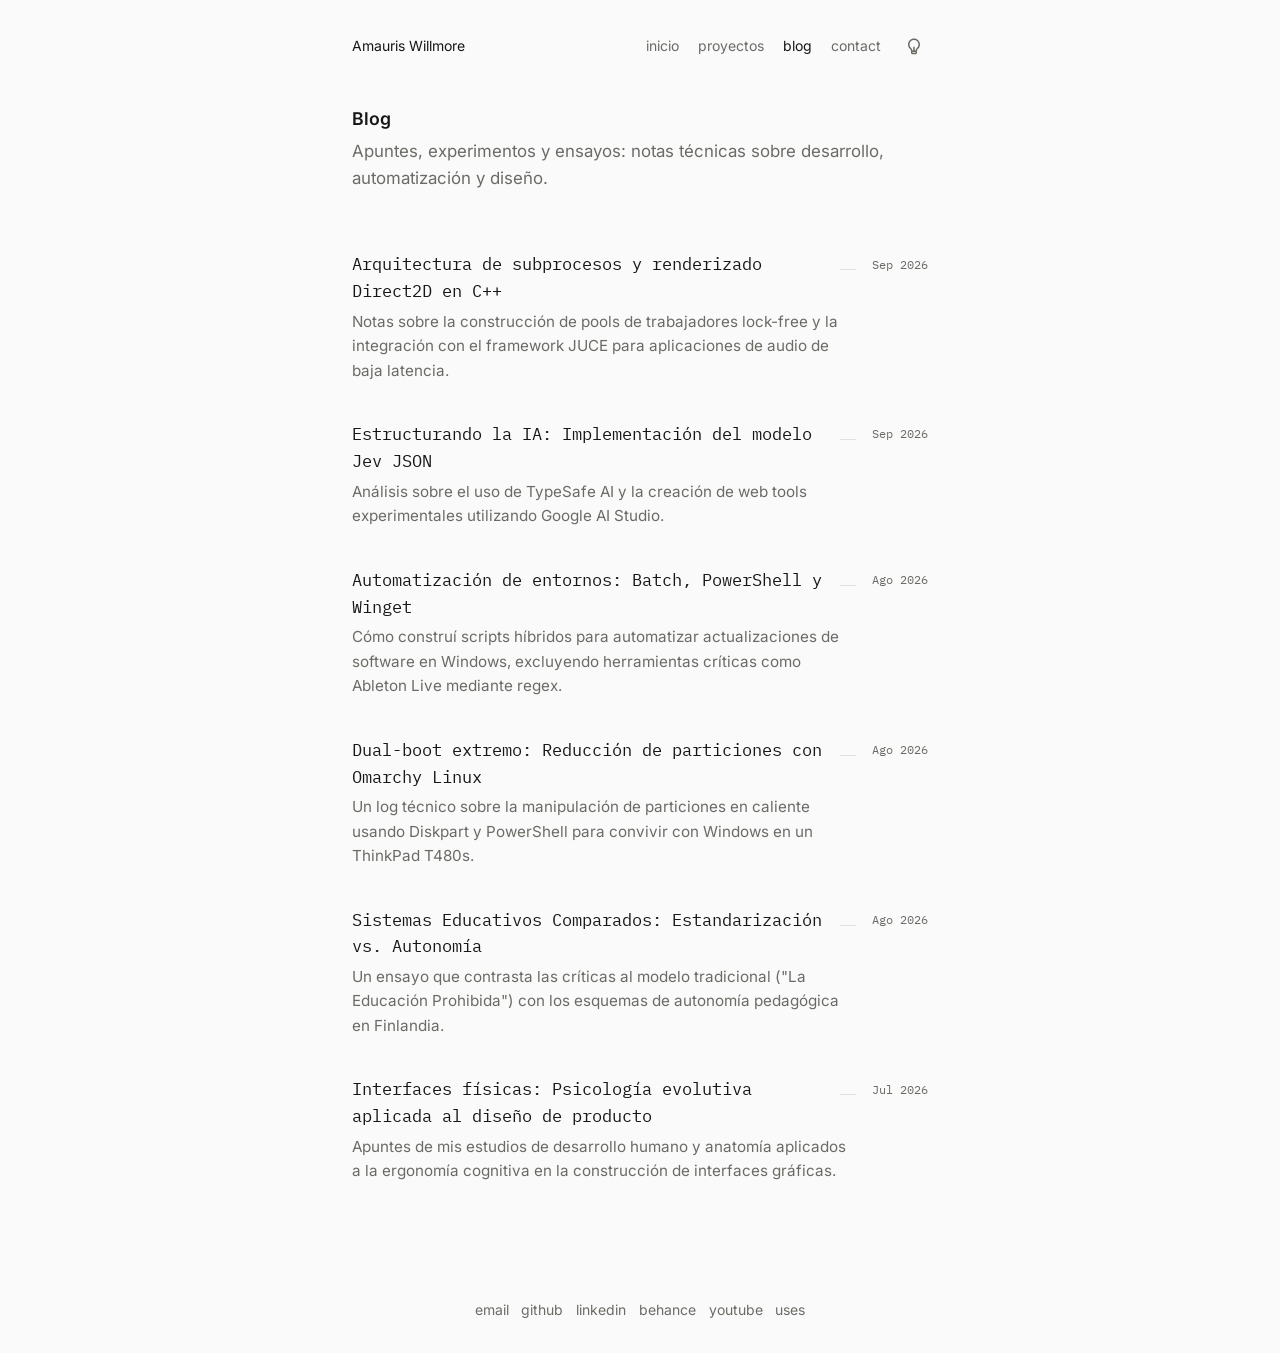
==== blog.html @ e669632a "" ====
<!DOCTYPE html>
<html lang="es">
<head>
    <meta charset="UTF-8">
    <meta name="viewport" content="width=device-width, initial-scale=1.0">
    <title>Blog - Amauris Willmore</title>
    <meta name="description" content="Artículos, notas técnicas y ensayos sobre desarrollo, automatización y diseño.">
    <meta name="theme-color" content="#fafafa" media="(prefers-color-scheme: light)">
    <meta name="theme-color" content="#0a0a0a" media="(prefers-color-scheme: dark)">
    <link rel="stylesheet" href="assets/css/main.css">
    <script src="assets/js/theme.js"></script>
</head>
<body>

    <div class="reading-progress" data-reading-progress aria-hidden="true"></div>

    <header class="site-header">
        <div class="site-title"><a href="index.html">Amauris Willmore</a></div>
        <div class="site-header__actions">
            <nav class="site-nav" aria-label="Navegación principal">
                <a href="index.html">inicio</a>
                <a href="proyectos.html">proyectos</a>
                <a href="blog.html" aria-current="page">blog</a>
                <a href="contact.html">contact</a>
            </nav>
            <button class="theme-switch" type="button" role="switch" aria-label="Tema oscuro" aria-checked="false" data-theme-switch>
                <span class="theme-switch__icon" aria-hidden="true"></span>
            </button>
        </div>
    </header>

    <main>
        <section class="page-intro">
            <h1 class="page-title">Blog</h1>
            <p class="subtitle">Apuntes, experimentos y ensayos: notas técnicas sobre desarrollo, automatización y diseño.</p>
        </section>

        <section class="notes">
            <ul class="entry-list">
                <li class="entry entry--detail">
                    <div class="entry__body">
                        <a class="entry__title" href="nota-cpp.html">Arquitectura de subprocesos y renderizado Direct2D en C++</a>
                        <p class="entry__desc">Notas sobre la construcción de pools de trabajadores lock-free y la integración con el framework JUCE para aplicaciones de audio de baja latencia.</p>
                    </div>
                    <span class="entry__meta">Sep 2026</span>
                </li>

                <li class="entry entry--detail">
                    <div class="entry__body">
                        <a class="entry__title" href="nota-ia.html">Estructurando la IA: Implementación del modelo Jev JSON</a>
                        <p class="entry__desc">Análisis sobre el uso de TypeSafe AI y la creación de web tools experimentales utilizando Google AI Studio.</p>
                    </div>
                    <span class="entry__meta">Sep 2026</span>
                </li>

                <li class="entry entry--detail">
                    <div class="entry__body">
                        <a class="entry__title" href="nota-automatizacion.html">Automatización de entornos: Batch, PowerShell y Winget</a>
                        <p class="entry__desc">Cómo construí scripts híbridos para automatizar actualizaciones de software en Windows, excluyendo herramientas críticas como Ableton Live mediante regex.</p>
                    </div>
                    <span class="entry__meta">Ago 2026</span>
                </li>

                <li class="entry entry--detail">
                    <div class="entry__body">
                        <a class="entry__title" href="nota-omarchy.html">Dual-boot extremo: Reducción de particiones con Omarchy Linux</a>
                        <p class="entry__desc">Un log técnico sobre la manipulación de particiones en caliente usando Diskpart y PowerShell para convivir con Windows en un ThinkPad T480s.</p>
                    </div>
                    <span class="entry__meta">Ago 2026</span>
                </li>

                <li class="entry entry--detail">
                    <div class="entry__body">
                        <a class="entry__title" href="nota-educacion.html">Sistemas Educativos Comparados: Estandarización vs. Autonomía</a>
                        <p class="entry__desc">Un ensayo que contrasta las críticas al modelo tradicional ("La Educación Prohibida") con los esquemas de autonomía pedagógica en Finlandia.</p>
                    </div>
                    <span class="entry__meta">Ago 2026</span>
                </li>

                <li class="entry entry--detail">
                    <div class="entry__body">
                        <a class="entry__title" href="nota-psicologia.html">Interfaces físicas: Psicología evolutiva aplicada al diseño de producto</a>
                        <p class="entry__desc">Apuntes de mis estudios de desarrollo humano y anatomía aplicados a la ergonomía cognitiva en la construcción de interfaces gráficas.</p>
                    </div>
                    <span class="entry__meta">Jul 2026</span>
                </li>
            </ul>
        </section>
    </main>

        <footer class="site-footer">
        <nav class="site-footer__links" aria-label="Enlaces del pie">
            <a href="mailto:amauriswillwork@gmail.com">email</a>
            <a href="https://github.com/amauriswill" target="_blank" rel="noopener noreferrer">github</a>
            <a href="https://www.linkedin.com/in/amauriswill/" target="_blank" rel="noopener noreferrer">linkedin</a>
            <a href="https://behance.net/amauriswill" target="_blank" rel="noopener noreferrer">behance</a>
            <a href="https://youtube.com/@amaurisfolio" target="_blank" rel="noopener noreferrer">youtube</a>
            <a href="uses.html">uses</a>
        </nav>
    </footer>

</body>
</html>
---- assets/css/main.css ----
@font-face {
    font-family: "Inter";
    font-style: normal;
    font-weight: 100 900;
    font-display: swap;
    src: url("../fonts/inter-latin.woff2") format("woff2");
    unicode-range: U+0000-00FF, U+0131, U+0152-0153, U+02BB-02BC, U+02C6, U+02DA, U+02DC, U+0304, U+0308, U+0329, U+2000-206F, U+20AC, U+2122, U+2191, U+2193, U+2212, U+2215, U+FEFF, U+FFFD;
}

@font-face {
    font-family: "IBM Plex Mono";
    font-style: normal;
    font-weight: 400;
    font-display: swap;
    src: url("../fonts/ibm-plex-mono-400-latin.woff2") format("woff2");
    unicode-range: U+0000-00FF, U+0131, U+0152-0153, U+02BB-02BC, U+02C6, U+02DA, U+02DC, U+0304, U+0308, U+0329, U+2000-206F, U+20AC, U+2122, U+2191, U+2193, U+2212, U+2215, U+FEFF, U+FFFD;
}

@font-face {
    font-family: "IBM Plex Mono";
    font-style: normal;
    font-weight: 500;
    font-display: swap;
    src: url("../fonts/ibm-plex-mono-500-latin.woff2") format("woff2");
    unicode-range: U+0000-00FF, U+0131, U+0152-0153, U+02BB-02BC, U+02C6, U+02DA, U+02DC, U+0304, U+0308, U+0329, U+2000-206F, U+20AC, U+2122, U+2191, U+2193, U+2212, U+2215, U+FEFF, U+FFFD;
}

@font-face {
    font-family: "IBM Plex Mono";
    font-style: normal;
    font-weight: 600;
    font-display: swap;
    src: url("../fonts/ibm-plex-mono-600-latin.woff2") format("woff2");
    unicode-range: U+0000-00FF, U+0131, U+0152-0153, U+02BB-02BC, U+02C6, U+02DA, U+02DC, U+0304, U+0308, U+0329, U+2000-206F, U+20AC, U+2122, U+2191, U+2193, U+2212, U+2215, U+FEFF, U+FFFD;
}


:root {
    color-scheme: light;

    --color-bg: #fafafa;
    --color-bg: light-dark(#fafafa, #0a0a0a);
    --color-text: #171717;
--color-text: light-dark(#171717, #e6e6e3);
    --color-muted: #6b6b66;
--color-muted: light-dark(#6b6b66, #8a8a85);
    --color-surface: #f0f0f0;
--color-surface: light-dark(#f0f0f0, #171717);
    --color-accent: #7c700f;
--color-accent: light-dark(#7c700f, #f7df1e);
    --color-line: #e0e0dc;
    --color-line: light-dark(#e0e0dc, #2a2a2a);
    --color-code-dark: #151515;
--code-text: #e5e4e7;
    --text-ink-soft: color-mix(in srgb, var(--color-text) 80%, var(--color-bg));

    --font-sans: "Inter", -apple-system, BlinkMacSystemFont, "Segoe UI", Roboto, Helvetica, Arial, sans-serif;
    --font-mono: "IBM Plex Mono", ui-monospace, SFMono-Regular, Menlo, Consolas, "Liberation Mono", monospace;
    --weight-regular: 400;
    --weight-medium: 500;
    --weight-semibold: 600;
--text-body: 0.9375rem;
    --text-2xs: 0.75rem;
    --text-xs: 0.85rem;
--text-sm: 0.875rem;
    --text-base: 0.95rem;
    --text-md: 1.05rem;
    --text-lg: 1.1rem;
--text-2xl: 1.875rem;
--text-prose: 1.0625rem;
    --leading: 1.6;
--leading-prose: 1.8;

    --space-3xs: 0.2rem;
    --space-2xs: 0.3rem;
    --space-xs: 0.4rem;
    --space-sm: 0.5rem;
    --space-md: 0.8rem;
    --space-lg: 1rem;
    --space-xl: 1.2rem;
    --space-2xl: 1.5rem;
    --space-3xl: 2rem;
    --space-4xl: 2.5rem;
    --space-5xl: 3rem;
    --space-7xl: 4rem;

    --reading-measure: 576px;
    --reading-measure-wide: 672px;
--page-pad-y: 6rem;
    --gutter: 1.5rem;

    --screen-pad-y: clamp(0.75rem, 3.4vh, 2.4rem);
    --screen-header-gap: clamp(1.1rem, 5.5vh, 3.5rem);
    --screen-lead-gap: clamp(0.8rem, 2.9vh, 2rem);
    --screen-para-gap: clamp(0.4rem, 1.55vh, 1.1rem);
    --screen-section-gap: clamp(0.8rem, 3.7vh, 2.5rem);
    --screen-title-gap: clamp(0.35rem, 2.2vh, 1.3rem);
    --screen-footer-gap: clamp(0.7rem, 3.2vh, 2.4rem);
    --screen-lead: clamp(0.92rem, 1.55vh, 1.02rem);
    --screen-prose: clamp(0.82rem, 1.45vh, 0.95rem);
    --screen-row-pad: clamp(0.12rem, 0.56vh, 0.46rem);
    --radius-sm: 4px;
    --radius-lg: 0.5rem;
--space-prose: 1.35rem;

    --transition-color: color 0.2s ease-in-out;
    --transition-knob: transform 0.2s ease-in-out, background-color 0.2s ease-in-out;
}

:root[data-theme="dark"] {
    color-scheme: dark;
}


*,
*::before,
*::after {
    box-sizing: border-box;
}

html {
    -webkit-text-size-adjust: 100%;
}

ul[class] {
    margin: 0;
    padding: 0;
    list-style: none;
}

img {
    max-width: 100%;
    height: auto;
}


body {
    max-width: calc(var(--reading-measure) + (2 * var(--gutter)));
    margin: 0 auto;
padding: var(--page-pad-y) var(--gutter);

    font-family: var(--font-sans);
    font-size: var(--text-body);
    font-weight: var(--weight-regular);
    line-height: var(--leading);
    color: var(--color-text);
    background-color: var(--color-bg);
    transition: background-color 0.3s ease-in-out, color 0.3s ease-in-out;
    -webkit-font-smoothing: antialiased;
}

::selection {
    color: var(--color-text);
    background-color: var(--color-surface);
}

.page-wide {
    max-width: calc(var(--reading-measure-wide) + (2 * var(--gutter)));
}

a {
    color: var(--color-accent);
    text-decoration: none;
    background-image: linear-gradient(var(--color-accent), var(--color-accent));
    background-repeat: no-repeat;
    background-position: right center;
    background-size: 0% 1px;
    transition: background-size 150ms ease-in-out;
}

a:hover {
    background-size: 100% 1px;
}

.site-title a,
.site-nav a,
.site-footer a,
.article__back {
    background-image: none;
}

@media (prefers-reduced-motion: reduce) {
    a {
        transition: none;
    }
}

a:focus-visible,
button:focus-visible {
    outline: 2px solid var(--color-accent);
    outline-offset: 2px;
}

h1,
h2,
h3 {
    font-weight: var(--weight-semibold);
    margin: 0 0 var(--space-lg);
text-wrap: balance;
}

.article__title {
    margin: 0 0 var(--space-md);
    font-size: var(--text-2xl);
    font-weight: var(--weight-semibold);
line-height: 1.25;
letter-spacing: -0.025em;
}

.article__standfirst {
    margin: 0;
line-height: 1.625;
    color: var(--color-muted);
}

.prose {
    font-size: var(--text-prose);
    line-height: var(--leading-prose);
    color: var(--text-ink-soft);
}

.prose p {
    margin: 0 0 var(--space-prose);
    text-wrap: pretty;
}

.prose h2 {
    margin: 2em 0 1em;
    font-size: 1.5em;
    letter-spacing: -0.025em;
}

.prose h3 {
    margin: 1.5em 0 0.5em;
    font-size: 1.25em;
    letter-spacing: -0.025em;
}

.prose strong {
    color: var(--color-text);
}

.prose li {
    color: var(--text-ink-soft);
}

.prose li::marker {
    color: var(--color-accent);
}

.prose blockquote {
    margin: 1.6em 0;
    padding-left: 1.6em;
    border-left: 2px solid var(--color-accent);
    color: var(--color-muted);
    font-style: normal;
}

.prose img {
    width: 100%;
    border: 1px solid var(--color-line);
    border-radius: var(--radius-lg);
}

code {
    padding: 0.1em 0.35em;
    font-family: var(--font-mono);
    font-size: 0.82em;
    font-weight: var(--weight-medium);
    color: var(--color-text);
    background-color: var(--color-surface);
    border: 1px solid var(--color-line);
    border-radius: var(--radius-sm);
}

pre {
    margin: 0 0 var(--space-prose);
    padding: var(--space-lg);
    background: var(--color-code-dark);
    border: 1px solid var(--color-line);
    border-radius: var(--radius-lg);
    overflow-x: auto;
    font-size: 0.85em;
    line-height: 1.7;
    white-space: pre-wrap;
    word-break: break-word;
}

pre code {
    padding: 0;
    font-size: 0.875em;
    font-weight: var(--weight-regular);
    color: var(--code-text);
    background: none;
    border: 0;
    border-radius: 0;
}



.site-header {
    display: flex;
    justify-content: space-between;
    align-items: baseline;
    flex-wrap: wrap;
    gap: var(--space-lg);
    margin-bottom: var(--space-5xl);
}

.site-title {
    font-size: var(--text-sm);
    font-weight: var(--weight-regular);
}

.site-title a {
    color: var(--color-text);
    border-bottom: none;
}

.site-nav {
    display: flex;
    flex-wrap: wrap;
    gap: var(--space-xl);
}

.site-nav a {
    color: var(--color-muted);
    font-size: var(--text-sm);
    border-bottom: none;
    transition: var(--transition-color);
}

.site-nav a:hover,
.site-nav a[aria-current="page"] {
    color: var(--color-text);
}



.site-header__actions {
    display: flex;
    align-items: center;
    flex-wrap: wrap;
    gap: var(--space-xl);
}

.theme-switch {
display: none;
    align-items: center;
    padding: var(--space-2xs);
    color: var(--color-muted);
    background: none;
    border: 0;
    cursor: pointer;
    transition: var(--transition-color);
}

.js .theme-switch {
    display: inline-flex;
}

.theme-switch:hover {
    color: var(--color-text);
}

.theme-switch__icon {
    width: 1.125rem;
    height: 1.125rem;
    background-color: currentColor;
    -webkit-mask: url("../icons/lightbulb.svg") center / contain no-repeat;
    mask: url("../icons/lightbulb.svg") center / contain no-repeat;
    transition: var(--transition-knob);
}

.theme-switch[aria-checked="true"] .theme-switch__icon {
    color: var(--color-text);
    transform: rotate(-18deg);
}


body:not(.is-single-screen) {
    padding-top: var(--space-3xl);
    padding-bottom: var(--space-3xl);
}

.page-title {
    margin-top: var(--space-2xl);
    margin-bottom: var(--space-sm);
    font-size: var(--text-lg);
    line-height: 1.3;
}

.section-title {
    margin: var(--space-4xl) 0 var(--space-md);
    font-size: var(--text-sm);
    font-weight: var(--weight-regular);
    color: var(--color-muted);
}

.subtitle {
    color: var(--color-muted);
    font-size: var(--text-md);
}

.page-intro .subtitle {
    margin: 0 0 var(--space-4xl);
    line-height: var(--leading);
}


.entry {
    display: flex;
    justify-content: space-between;
    align-items: flex-start;
    padding: var(--space-lg) 0;
}

.entry__body {
    max-width: 100%;
}

.entry__title {
    display: flex;
    align-items: baseline;
    flex: 1 1 auto;
    min-width: 0;
    gap: var(--space-md);
    font-family: var(--font-mono);
    font-size: var(--text-sm);
    font-weight: var(--weight-regular);
    color: var(--color-text);
}

.entry__title::after {
    content: "";
    flex: 1 1 auto;
    min-width: var(--space-lg);
    height: 1px;
    background-color: var(--color-line);
}

.entry__title:hover,
.entry__title:focus-visible {
    color: var(--color-accent);
}

.entry__desc {
    margin: var(--space-3xs) 0 0;
    font-size: var(--text-sm);
    color: var(--color-muted);
}

.entry__meta {
    margin-left: var(--space-lg);
    font-size: var(--text-xs);
    text-align: right;
    white-space: nowrap;
    color: var(--color-muted);
}

.entry--detail {
    padding: var(--space-xl) 0;
}

.entry--detail .entry__title {
    margin-bottom: var(--space-2xs);
    font-size: var(--text-md);
}

.entry--detail .entry__desc {
    margin-top: 0;
    font-size: var(--text-base);
}

.entry--detail .entry__meta {
    margin-top: var(--space-3xs);
}

.entry--block {
    flex-direction: column;
    gap: var(--space-3xs);
    padding: var(--space-xl) 0;
}

.entry--block .entry__body {
    max-width: 100%;
}

.entry--block .entry__title {
    margin-bottom: var(--space-3xs);
    font-size: var(--text-md);
    font-weight: var(--weight-semibold);
}

.entry--block .entry__desc {
    margin-top: 0;
}


.tags {
    display: flex;
    flex-wrap: wrap;
    gap: var(--space-sm);
    margin-top: var(--space-md);
}

.tag {
    font-size: var(--text-2xs);
    color: var(--color-muted);
}


.project {
    margin-bottom: var(--space-3xl);
}

.project__header {
    display: flex;
    justify-content: space-between;
    align-items: baseline;
    gap: var(--space-md);
    margin-bottom: var(--space-2xs);
}

.project__title,
.project__role {
    font-family: var(--font-mono);
}

.project__title {
    display: flex;
    align-items: baseline;
    flex: 1 1 auto;
    min-width: 0;
    gap: var(--space-md);
    font-size: var(--text-sm);
    font-weight: var(--weight-regular);
}

.project__title::after {
    content: "";
    flex: 1 1 auto;
    min-width: var(--space-lg);
    height: 1px;
    background-color: var(--color-line);
}

.project__meta,
.entry__meta {
    font-family: var(--font-mono);
    font-size: var(--text-2xs);
}

.project__meta {
    color: var(--color-muted);
}

.project__role {
    margin: 0 0 var(--space-2xs);
    font-size: var(--text-base);
    font-weight: var(--weight-medium);
}

.project__desc {
    margin: 0;
    font-size: var(--text-base);
    color: var(--color-muted);
}


.article__context {
    display: flex;
    align-items: center;
    justify-content: space-between;
    gap: var(--space-lg);
margin-bottom: var(--space-4xl);
    font-size: var(--text-sm);
    color: var(--color-muted);
}

.article__crumbs {
    display: flex;
    align-items: center;
    gap: var(--space-2xs);
}

.article__crumbs a:hover {
    color: var(--color-text);
}

.site-time {
    font-family: var(--font-mono);
    font-size: var(--text-2xs);
    white-space: nowrap;
}

.article__header {
margin-bottom: var(--space-7xl);
}

.article__back {
    display: inline-block;
    margin-top: var(--space-3xl);
    font-weight: var(--weight-medium);
    border-bottom: none;
}


.site-footer a {
    color: var(--color-muted);
    border-bottom: none;
    transition: var(--transition-color);
}

.site-footer a:hover {
    color: var(--color-text);
}

.site-footer__note {
    flex-basis: 100%;
    margin: 0;
    font-size: var(--text-sm);
    color: var(--color-muted);
}


.section-more {
    margin: var(--space-3xl) 0 0;
    font-size: var(--text-base);
}


.credentials {
    margin: 0;
    padding-left: var(--space-xl);
    list-style: disc;
    font-size: var(--text-base);
    color: var(--color-muted);
}

.credentials li {
    margin-bottom: var(--space-3xs);
}


.reading-progress {
    position: fixed;
    top: 0;
    right: 0;
    left: 0;
    height: var(--space-3xs);
    z-index: 10;
    background-color: var(--color-accent);
    transform: scaleX(0);
    transform-origin: 0%;
}


.visually-hidden {
    position: absolute;
    width: 1px;
    height: 1px;
    margin: -1px;
    padding: 0;
    overflow: hidden;
    white-space: nowrap;
    border: 0;
    clip-path: inset(50%);
}




.hero {
    margin-bottom: var(--space-3xl);
}

.hero__lead {
    max-width: none;
    margin: 0 0 var(--space-lg);
    font-size: var(--text-md);
    line-height: 1.5;
    color: var(--color-text);
}

.hero .prose {
    max-width: 34em;
}

.hero .prose a,
.page-intro .prose a {
    color: var(--color-text);
    background-image: none;
    text-decoration: underline;
    text-underline-offset: 3px;
    text-decoration-thickness: 1px;
    text-decoration-color: var(--color-line);
    transition: var(--transition-color);
}

.hero .prose a:hover,
.page-intro .prose a:hover {
    text-decoration-color: var(--color-accent);
}


.row-list {
    margin: 0;
    padding: 0;
    list-style: none;
}

.row {
    display: flex;
    align-items: baseline;
    gap: var(--space-md);
    padding: var(--space-sm) 0;
}

.row__title {
    flex: 1 1 auto;
    display: flex;
    align-items: baseline;
    gap: var(--space-md);
    min-width: 0;
    font-family: var(--font-mono);
    font-size: var(--text-sm);
    font-weight: var(--weight-regular);
    color: var(--color-text);
    background-image: none;
}

.row__title::after {
    content: "";
    flex: 1 1 auto;
    height: 1px;
    background-color: var(--color-line);
}


.row__title:hover {
    color: var(--color-accent);
}

.row__meta {
    flex: 0 0 auto;
    display: flex;
    gap: var(--space-md);
    font-family: var(--font-mono);
    font-size: var(--text-2xs);
    color: var(--color-muted);
    white-space: nowrap;
    text-align: right;
}


.site-footer {
    display: flex;
    align-items: baseline;
    justify-content: center;
    gap: var(--space-lg);
    margin-top: var(--space-7xl);
    padding-top: var(--space-3xl);
    font-size: var(--text-sm);
}

.site-footer__links {
    display: flex;
    flex-wrap: wrap;
    justify-content: center;
    margin: 0 auto;
    gap: var(--space-md);
}

.site-footer a {
    color: var(--color-muted);
    background-image: none;
    transition: var(--transition-color);
}

.site-footer a:hover {
    color: var(--color-text);
}

@media (max-width: 550px) {
    body {
padding: var(--space-7xl) var(--gutter);
    }

    .entry {
        flex-direction: column;
        gap: var(--space-xs);
    }

    .entry__meta {
        margin-left: 0;
        text-align: left;
    }

    .entry__title::after,
    .project__title::after {
        display: none;
    }

    .project__header {
        flex-direction: column;
        gap: var(--space-3xs);
    }

    .row {
        flex-wrap: wrap;
        gap: var(--space-2xs);
    }

    .row__title::after {
        display: none;
    }

    .row__meta {
        flex-basis: 100%;
        text-align: left;
    }

    .site-footer {
        flex-direction: column;
        gap: var(--space-md);
    }
}


body.is-single-screen {
    min-height: 100vh;
    min-height: 100dvh;
    display: flex;
    flex-direction: column;
    padding-top: var(--screen-pad-y);
    padding-bottom: var(--screen-pad-y);
}

body.is-single-screen .reading-progress {
    display: none;
}

.is-single-screen .site-header {
    flex: 0 0 auto;
    margin-bottom: var(--screen-header-gap);
}

.is-single-screen .hero {
    margin-bottom: 0;
}

.is-single-screen .hero__lead {
    margin-bottom: var(--screen-lead-gap);
    font-size: var(--screen-lead);
    line-height: 1.45;
}

.is-single-screen .hero .prose {
    max-width: none;
    font-size: var(--screen-prose);
    line-height: var(--leading);
}

.is-single-screen .hero .prose p {
    margin-bottom: var(--screen-para-gap);
}

@media (max-height: 700px) {
    .is-single-screen .hero .prose p:last-child,
    .is-single-screen .hero .prose p:nth-last-child(2) {
        display: none;
    }

    .is-single-screen .row {
        padding: 0.1rem 0;
    }

    .is-single-screen .row__title,
    .is-single-screen .row__meta {
        font-size: var(--text-2xs);
        line-height: 1.35;
    }

    .is-single-screen .section-title {
        margin-bottom: var(--space-3xs);
    }

    body.is-single-screen {
        padding-top: var(--space-lg);
        padding-bottom: var(--space-lg);
    }

    .is-single-screen .site-header {
        margin-bottom: var(--space-lg);
    }

    .is-single-screen .hero__lead {
        margin-bottom: var(--space-md);
    }

    .is-single-screen .site-footer {
        margin-top: var(--space-3xl);
    }
}

.home-columns {
    min-height: 0;
}

.is-single-screen .section-title {
    margin: var(--screen-section-gap) 0 var(--screen-title-gap);
}

.is-single-screen .row {
    padding: var(--screen-row-pad) 0;
}

.is-single-screen .site-footer {
    flex: 0 0 auto;
    margin-top: var(--screen-footer-gap);
    padding-top: 0;
}
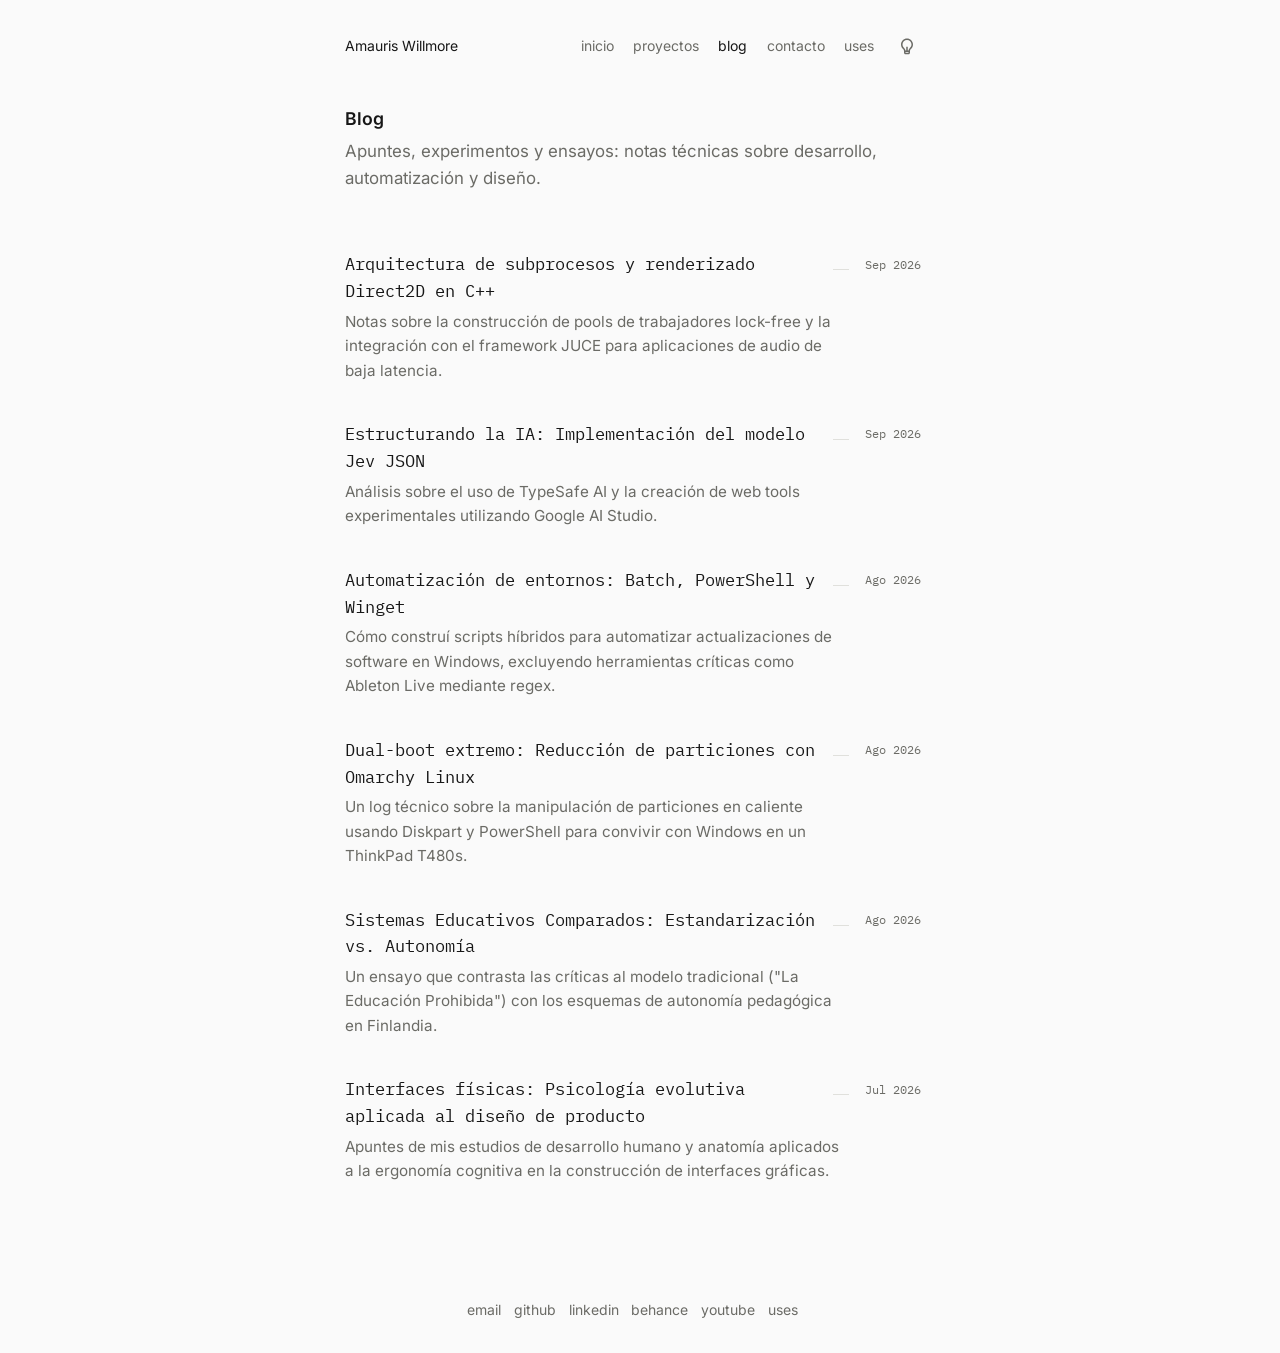
==== commit b1c7f1e1: "" ====
--- a/blog.html
+++ b/blog.html
@@ -21,7 +21,8 @@
                 <a href="index.html">inicio</a>
                 <a href="proyectos.html">proyectos</a>
                 <a href="blog.html" aria-current="page">blog</a>
-                <a href="contact.html">contact</a>
+                <a href="contact.html">contacto</a>
+                <a href="uses.html">uses</a>
             </nav>
             <button class="theme-switch" type="button" role="switch" aria-label="Tema oscuro" aria-checked="false" data-theme-switch>
                 <span class="theme-switch__icon" aria-hidden="true"></span>
--- a/assets/css/main.css
+++ b/assets/css/main.css
@@ -122,6 +122,7 @@
 
 html {
     -webkit-text-size-adjust: 100%;
+    scrollbar-gutter: stable;
 }
 
 ul[class] {
@@ -332,9 +333,12 @@
     transition: var(--transition-color);
 }
 
-.site-nav a:hover,
 .site-nav a[aria-current="page"] {
     color: var(--color-text);
+}
+
+.site-nav a:hover {
+    color: var(--color-accent);
 }
 
 
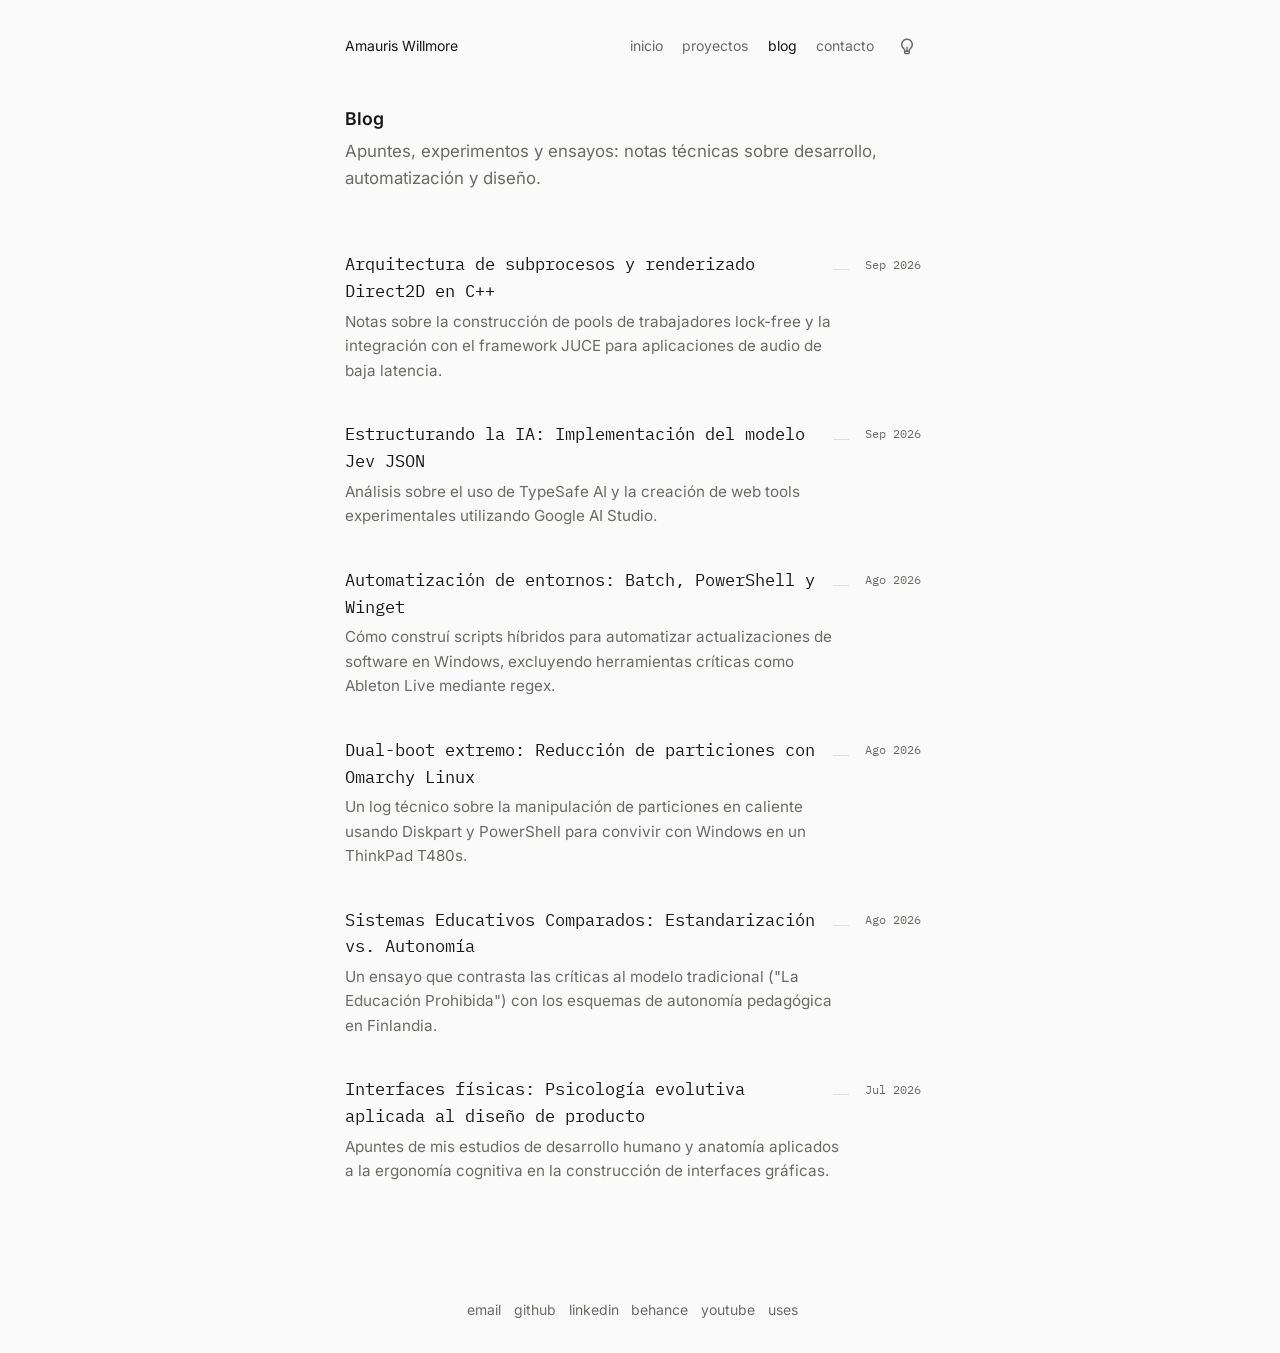
==== commit 598a5f9d: "" ====
--- a/blog.html
+++ b/blog.html
@@ -22,7 +22,6 @@
                 <a href="proyectos.html">proyectos</a>
                 <a href="blog.html" aria-current="page">blog</a>
                 <a href="contact.html">contacto</a>
-                <a href="uses.html">uses</a>
             </nav>
             <button class="theme-switch" type="button" role="switch" aria-label="Tema oscuro" aria-checked="false" data-theme-switch>
                 <span class="theme-switch__icon" aria-hidden="true"></span>
--- a/assets/css/main.css
+++ b/assets/css/main.css
@@ -105,12 +105,27 @@
     --radius-lg: 0.5rem;
 --space-prose: 1.35rem;
 
-    --transition-color: color 0.2s ease-in-out;
-    --transition-knob: transform 0.2s ease-in-out, background-color 0.2s ease-in-out;
+    --transition-color: color 161ms ease-in-out;
+    --transition-knob: transform 161ms ease-in-out, background-color 161ms ease-in-out;
 }
 
 :root[data-theme="dark"] {
     color-scheme: dark;
+}
+
+@keyframes fade-in-down {
+    from {
+        opacity: 0;
+        transform: translateY(-8px);
+    }
+    to {
+        opacity: 1;
+        transform: translateY(0);
+    }
+}
+
+.is-single-screen main {
+    animation: fade-in-down 161ms ease-in-out both;
 }
 
 
@@ -148,7 +163,7 @@
     line-height: var(--leading);
     color: var(--color-text);
     background-color: var(--color-bg);
-    transition: background-color 0.3s ease-in-out, color 0.3s ease-in-out;
+    transition: background-color 161ms ease-in-out, color 161ms ease-in-out;
     -webkit-font-smoothing: antialiased;
 }
 
@@ -185,6 +200,10 @@
 @media (prefers-reduced-motion: reduce) {
     a {
         transition: none;
+    }
+
+    .is-single-screen main {
+        animation: none;
     }
 }
 
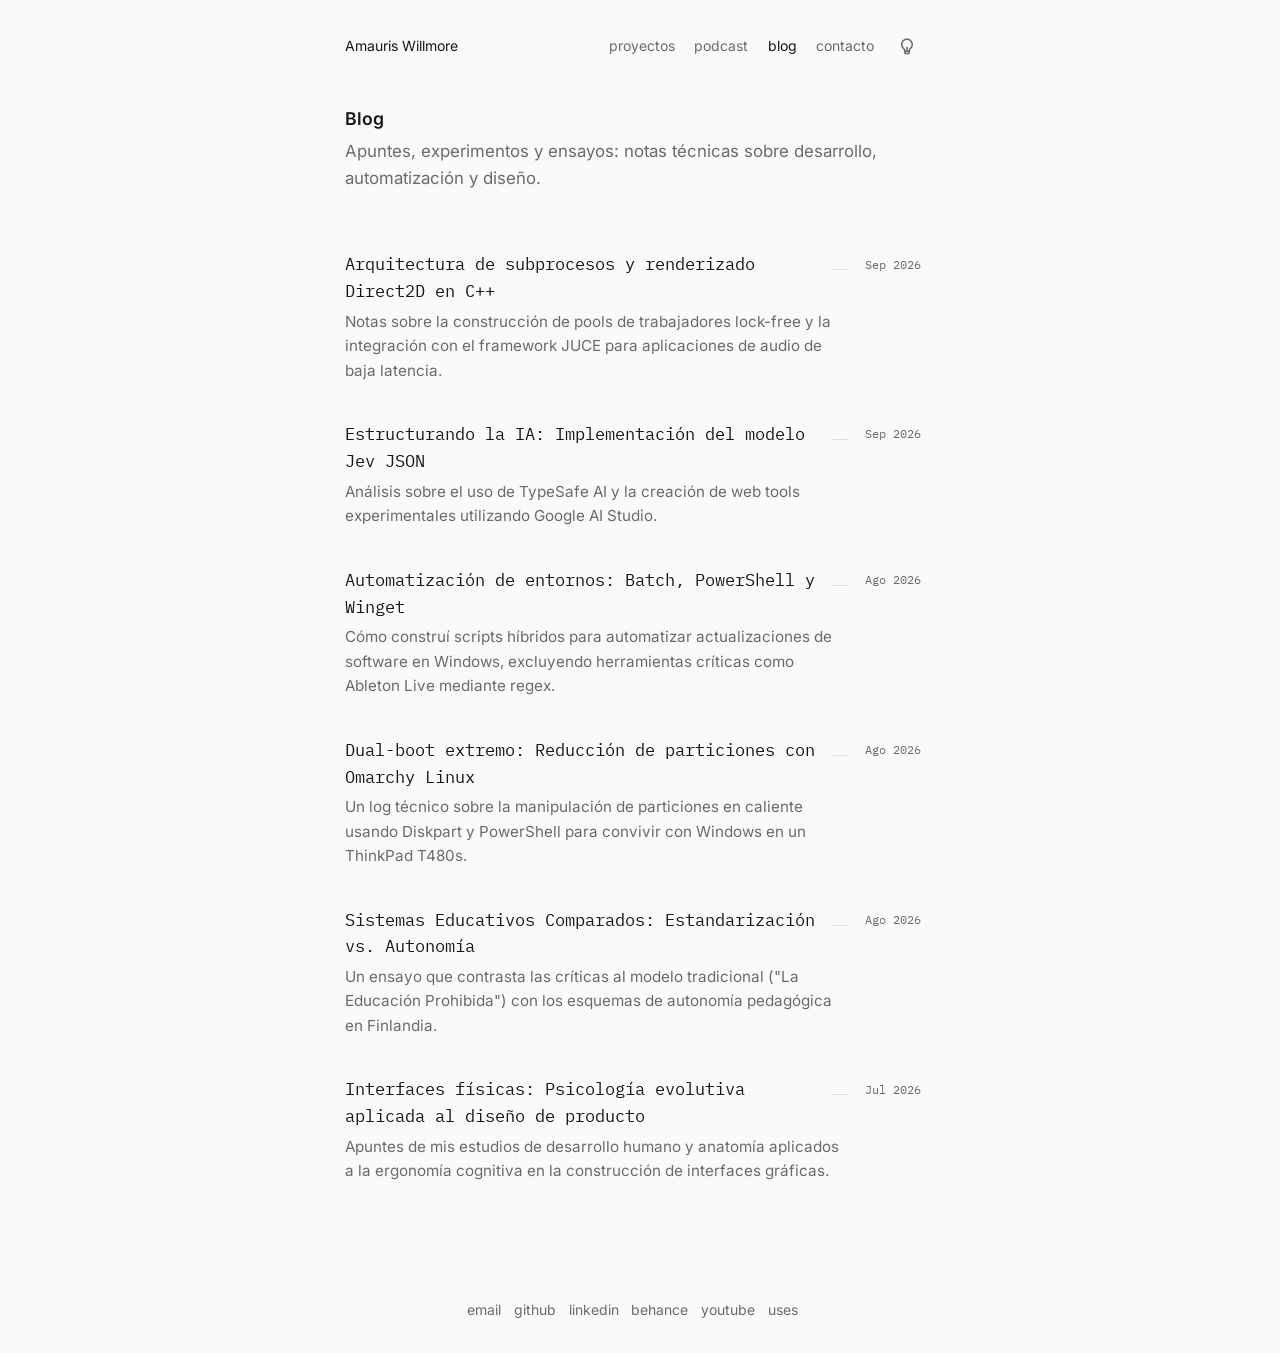
==== commit 54293970: "" ====
--- a/blog.html
+++ b/blog.html
@@ -7,6 +7,13 @@
     <meta name="description" content="Artículos, notas técnicas y ensayos sobre desarrollo, automatización y diseño.">
     <meta name="theme-color" content="#fafafa" media="(prefers-color-scheme: light)">
     <meta name="theme-color" content="#0a0a0a" media="(prefers-color-scheme: dark)">
+    <link rel="icon" href="favicon.ico" sizes="any">
+    <link rel="icon" href="assets/icons/aw.svg" type="image/svg+xml">
+    <link rel="icon" href="assets/icons/aw-32.png" sizes="32x32" type="image/png">
+    <link rel="apple-touch-icon" href="assets/icons/aw-180.png">
+    <link rel="apple-touch-icon" href="assets/icons/aw-192.png">
+    <link rel="mask-icon" href="assets/icons/aw.svg" color="#000000">
+    <link rel="manifest" href="site.webmanifest">
     <link rel="stylesheet" href="assets/css/main.css">
     <script src="assets/js/theme.js"></script>
 </head>
@@ -18,8 +25,8 @@
         <div class="site-title"><a href="index.html">Amauris Willmore</a></div>
         <div class="site-header__actions">
             <nav class="site-nav" aria-label="Navegación principal">
-                <a href="index.html">inicio</a>
                 <a href="proyectos.html">proyectos</a>
+                <a href="podcast.html">podcast</a>
                 <a href="blog.html" aria-current="page">blog</a>
                 <a href="contact.html">contacto</a>
             </nav>
@@ -100,4 +107,4 @@
     </footer>
 
 </body>
-</html>
+</html>
--- a/assets/css/main.css
+++ b/assets/css/main.css
@@ -128,6 +128,14 @@
     animation: fade-in-down 161ms ease-in-out both;
 }
 
+@view-transition {
+    navigation: auto;
+}
+
+::view-transition-new(root) {
+    animation: fade-in-down 161ms ease-in-out both;
+}
+
 
 *,
 *::before,
@@ -203,6 +211,11 @@
     }
 
     .is-single-screen main {
+        animation: none;
+    }
+
+    ::view-transition-new(root),
+    ::view-transition-old(root) {
         animation: none;
     }
 }
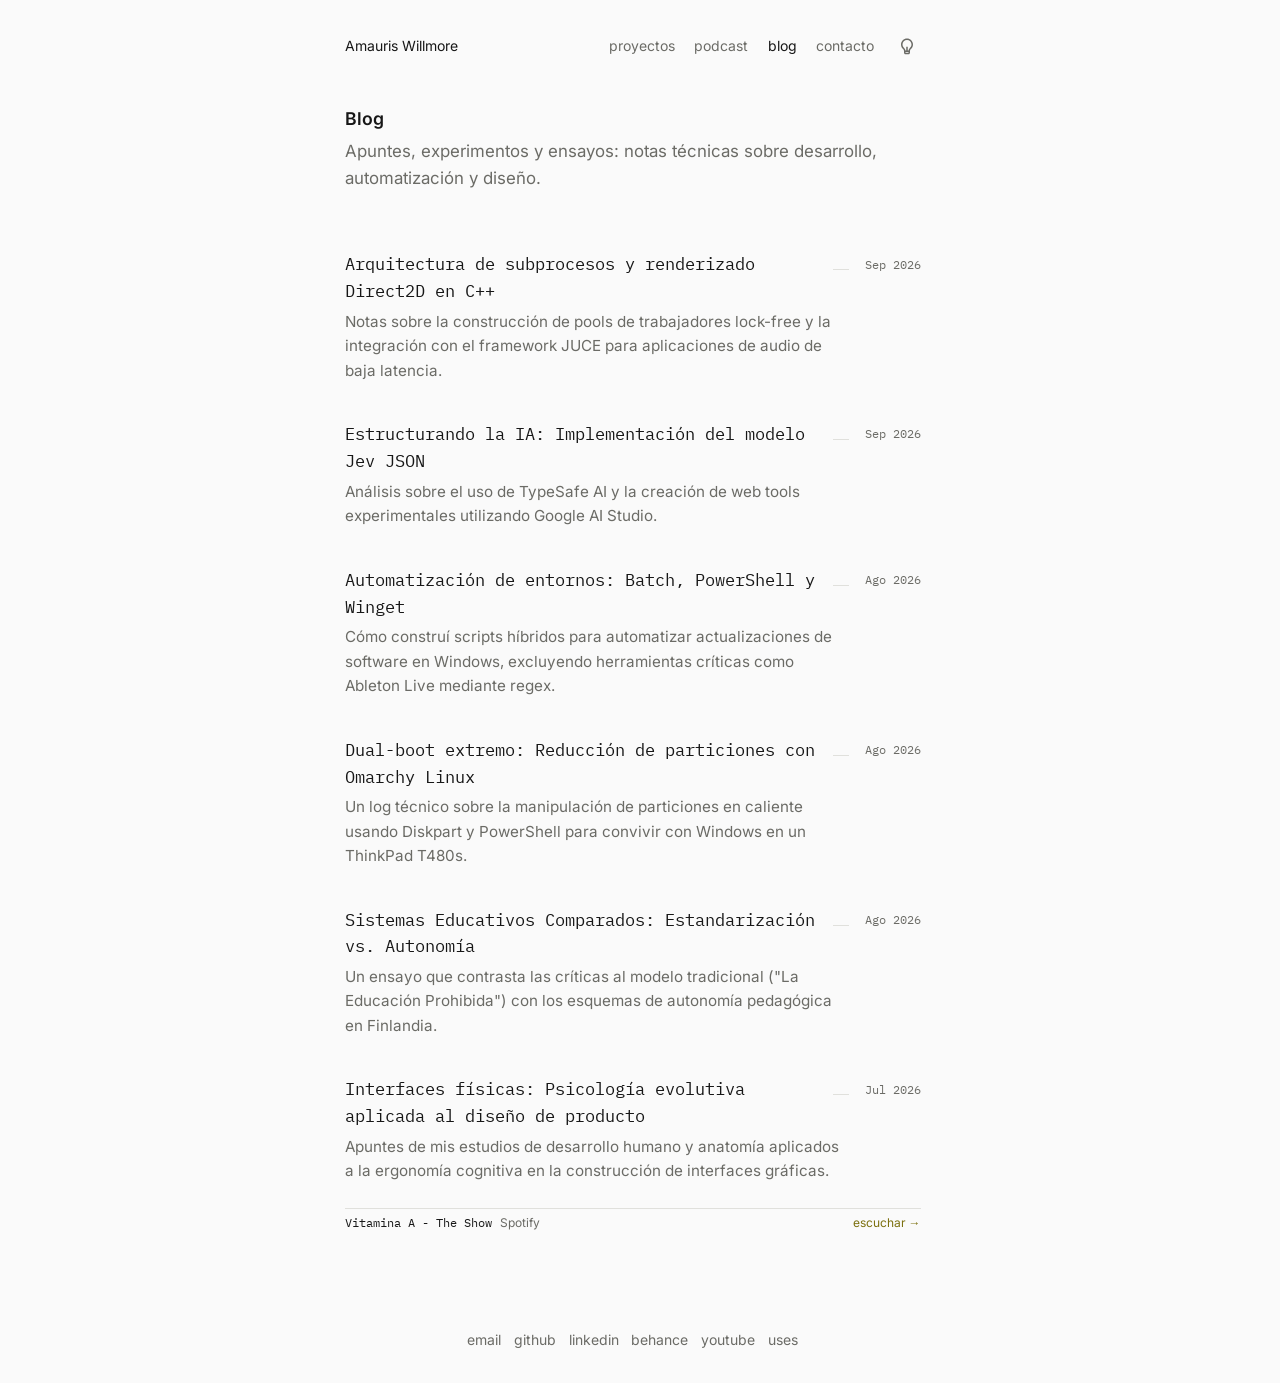
==== commit f090582a: "" ====
--- a/blog.html
+++ b/blog.html
@@ -95,7 +95,13 @@
         </section>
     </main>
 
-        <footer class="site-footer">
+            <div class="podcast-bar">
+            <span class="podcast-bar__title">Vitamina A - The Show</span>
+            <span class="podcast-bar__meta">Spotify</span>
+            <a class="podcast-bar__cta" href="https://open.spotify.com/show/3NXVANQZm2sh5C669LGWs9" target="_blank" rel="noopener noreferrer">escuchar &rarr;</a>
+        </div>
+
+    <footer class="site-footer">
         <nav class="site-footer__links" aria-label="Enlaces del pie">
             <a href="mailto:amauriswillwork@gmail.com">email</a>
             <a href="https://github.com/amauriswill" target="_blank" rel="noopener noreferrer">github</a>
--- a/assets/css/main.css
+++ b/assets/css/main.css
@@ -92,12 +92,12 @@
     --gutter: 1.5rem;
 
     --screen-pad-y: clamp(0.75rem, 3.4vh, 2.4rem);
-    --screen-header-gap: clamp(1.1rem, 5.5vh, 3.5rem);
+    --screen-header-gap: clamp(0.9rem, 4.6vh, 2.9rem);
     --screen-lead-gap: clamp(0.8rem, 2.9vh, 2rem);
-    --screen-para-gap: clamp(0.4rem, 1.55vh, 1.1rem);
+    --screen-para-gap: clamp(0.35rem, 1.3vh, 0.95rem);
     --screen-section-gap: clamp(0.8rem, 3.7vh, 2.5rem);
     --screen-title-gap: clamp(0.35rem, 2.2vh, 1.3rem);
-    --screen-footer-gap: clamp(0.7rem, 3.2vh, 2.4rem);
+    --screen-footer-gap: clamp(0.5rem, 2.2vh, 1.6rem);
     --screen-lead: clamp(0.92rem, 1.55vh, 1.02rem);
     --screen-prose: clamp(0.82rem, 1.45vh, 0.95rem);
     --screen-row-pad: clamp(0.12rem, 0.56vh, 0.46rem);
@@ -605,6 +605,82 @@
     color: var(--color-muted);
 }
 
+.podcast-card {
+    display: flex;
+    flex-direction: column;
+    gap: var(--space-md);
+    padding: var(--space-lg) 0;
+}
+
+.podcast-card__title {
+    display: flex;
+    align-items: baseline;
+    flex: 1 1 auto;
+    min-width: 0;
+    gap: var(--space-md);
+    font-family: var(--font-mono);
+    font-size: var(--text-sm);
+    color: var(--color-text);
+}
+
+.podcast-card__title::after {
+    content: "";
+    flex: 1 1 auto;
+    min-width: var(--space-lg);
+    height: 1px;
+    background-color: var(--color-line);
+}
+
+.podcast-card__meta {
+    font-family: var(--font-mono);
+    font-size: var(--text-2xs);
+    color: var(--color-muted);
+    white-space: nowrap;
+}
+
+.podcast-card__desc {
+    margin: 0;
+    font-size: var(--text-base);
+    color: var(--color-muted);
+}
+
+.podcast-card__frame {
+    width: 100%;
+    max-width: 100%;
+    border: 0;
+    border-radius: var(--radius-sm);
+    display: block;
+}
+
+.podcast-bar {
+    display: flex;
+    align-items: baseline;
+    flex-wrap: wrap;
+    gap: var(--space-sm);
+    margin-top: var(--space-2xs);
+    padding-top: var(--space-2xs);
+    border-top: 1px solid var(--color-line);
+    font-size: var(--text-2xs);
+}
+
+.podcast-bar__title {
+    font-family: var(--font-mono);
+    color: var(--color-text);
+}
+
+.podcast-bar__meta {
+    color: var(--color-muted);
+}
+
+.podcast-bar__cta {
+    margin-left: auto;
+    white-space: nowrap;
+}
+
+.podcast-bar__cta:hover {
+    color: var(--color-accent);
+}
+
 
 .article__context {
     display: flex;
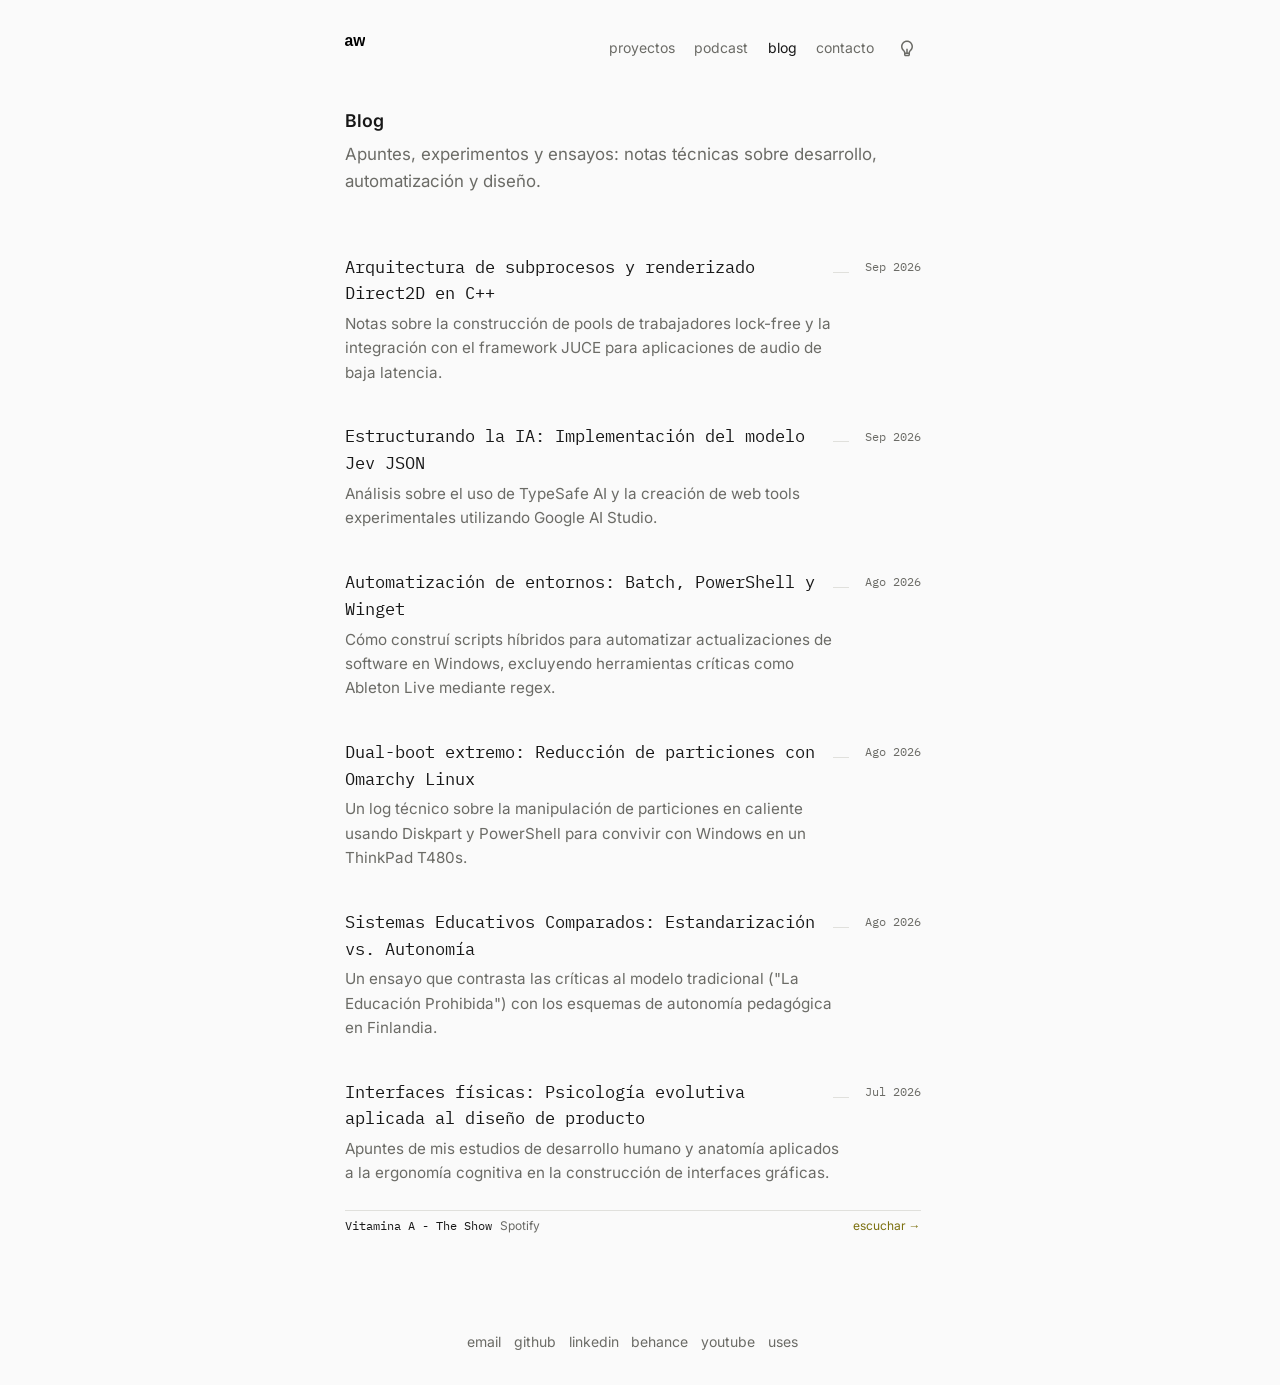
==== commit 3d5c8ed8: "" ====
--- a/blog.html
+++ b/blog.html
@@ -22,7 +22,7 @@
     <div class="reading-progress" data-reading-progress aria-hidden="true"></div>
 
     <header class="site-header">
-        <div class="site-title"><a href="index.html">Amauris Willmore</a></div>
+        <div class="site-title"><a href="index.html"><span class="site-title__mark" aria-hidden="true"></span><span class="visually-hidden">Amauris Willmore</span></a></div>
         <div class="site-header__actions">
             <nav class="site-nav" aria-label="Navegación principal">
                 <a href="proyectos.html">proyectos</a>
--- a/assets/css/main.css
+++ b/assets/css/main.css
@@ -352,6 +352,22 @@
     border-bottom: none;
 }
 
+.site-title a {
+    display: inline-flex;
+    align-items: center;
+}
+
+.site-title__mark {
+    display: block;
+    width: 1.3rem;
+    height: 1.3rem;
+    background: url("../icons/aw-mask.svg") center / contain no-repeat;
+}
+
+:root[data-theme="dark"] .site-title__mark {
+    filter: invert(1);
+}
+
 .site-nav {
     display: flex;
     flex-wrap: wrap;
@@ -605,14 +621,14 @@
     color: var(--color-muted);
 }
 
-.podcast-card {
+.episode-card {
     display: flex;
     flex-direction: column;
-    gap: var(--space-md);
-    padding: var(--space-lg) 0;
-}
-
-.podcast-card__title {
+    gap: var(--space-sm);
+    padding: var(--space-md) 0;
+}
+
+.episode-card__title {
     display: flex;
     align-items: baseline;
     flex: 1 1 auto;
@@ -623,7 +639,7 @@
     color: var(--color-text);
 }
 
-.podcast-card__title::after {
+.episode-card__title::after {
     content: "";
     flex: 1 1 auto;
     min-width: var(--space-lg);
@@ -631,22 +647,17 @@
     background-color: var(--color-line);
 }
 
-.podcast-card__meta {
+.episode-card__meta {
+    display: flex;
+    gap: var(--space-md);
     font-family: var(--font-mono);
     font-size: var(--text-2xs);
     color: var(--color-muted);
     white-space: nowrap;
 }
 
-.podcast-card__desc {
-    margin: 0;
-    font-size: var(--text-base);
-    color: var(--color-muted);
-}
-
-.podcast-card__frame {
+.episode-card__frame {
     width: 100%;
-    max-width: 100%;
     border: 0;
     border-radius: var(--radius-sm);
     display: block;
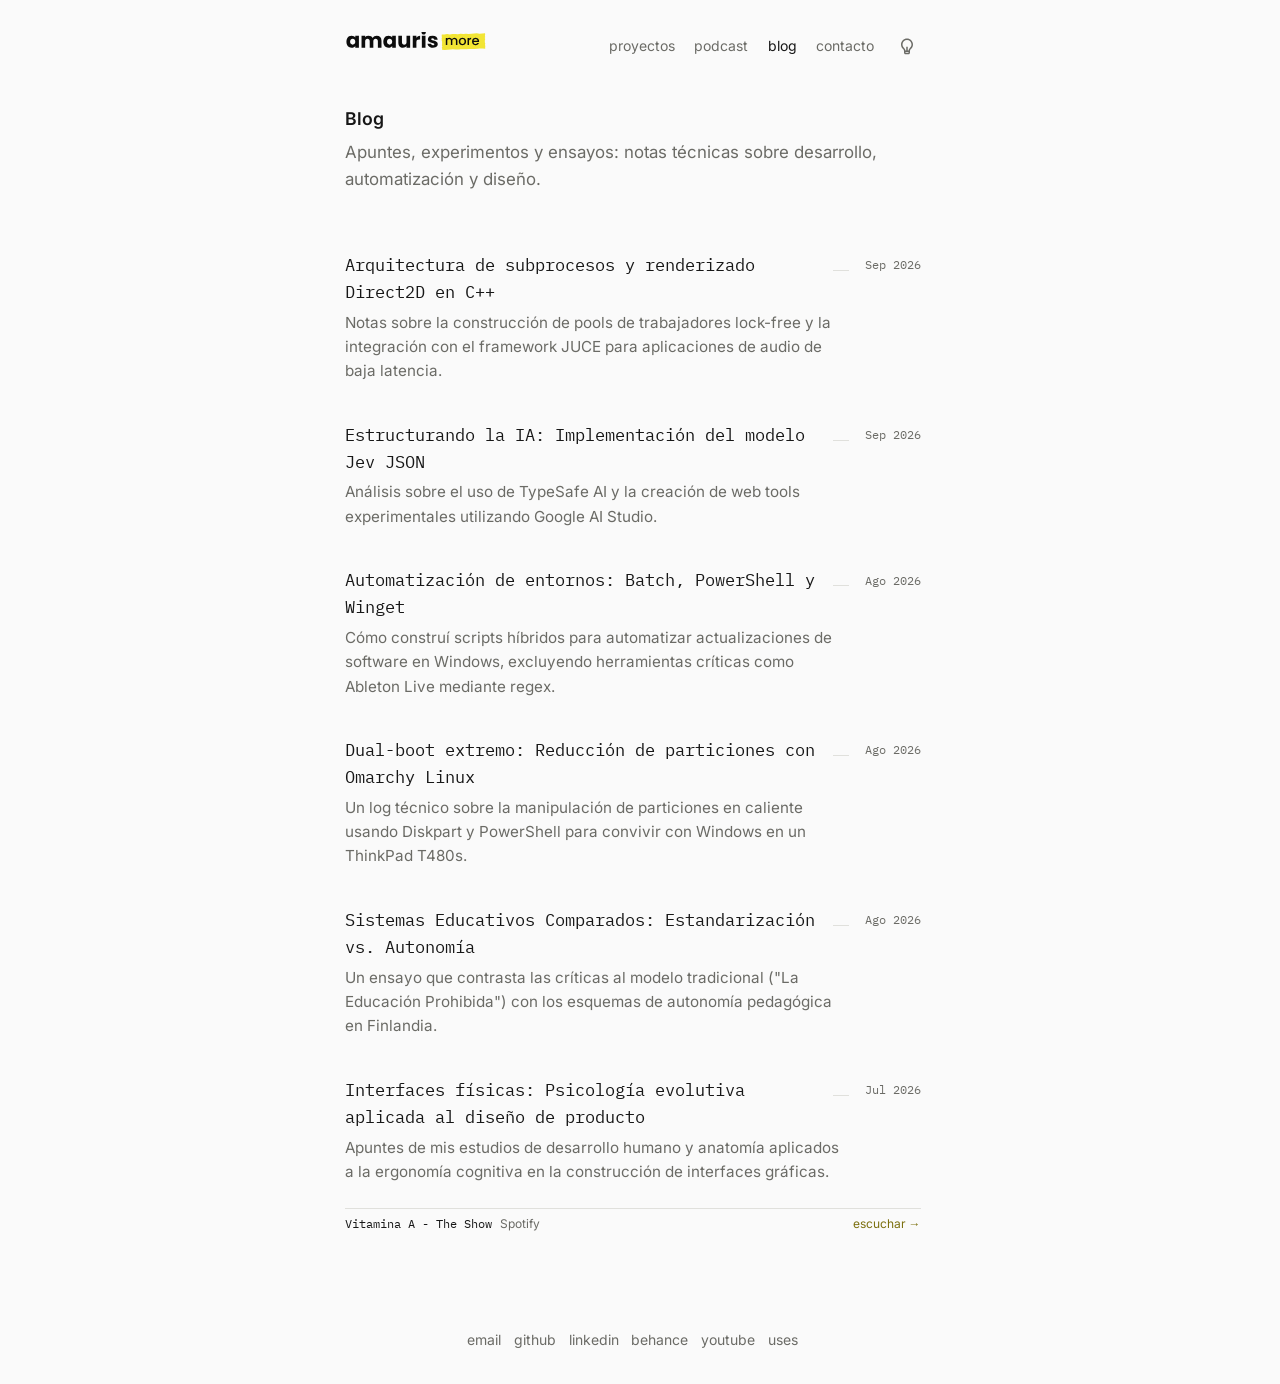
==== commit e8e838a9: "" ====
--- a/blog.html
+++ b/blog.html
@@ -8,11 +8,11 @@
     <meta name="theme-color" content="#fafafa" media="(prefers-color-scheme: light)">
     <meta name="theme-color" content="#0a0a0a" media="(prefers-color-scheme: dark)">
     <link rel="icon" href="favicon.ico" sizes="any">
-    <link rel="icon" href="assets/icons/aw.svg" type="image/svg+xml">
+    <link rel="icon" href="assets/icons/aw-mark.svg" type="image/svg+xml">
     <link rel="icon" href="assets/icons/aw-32.png" sizes="32x32" type="image/png">
     <link rel="apple-touch-icon" href="assets/icons/aw-180.png">
     <link rel="apple-touch-icon" href="assets/icons/aw-192.png">
-    <link rel="mask-icon" href="assets/icons/aw.svg" color="#000000">
+    <link rel="mask-icon" href="assets/icons/aw-mark.svg" color="#f2e534">
     <link rel="manifest" href="site.webmanifest">
     <link rel="stylesheet" href="assets/css/main.css">
     <script src="assets/js/theme.js"></script>
--- a/assets/css/main.css
+++ b/assets/css/main.css
@@ -359,13 +359,14 @@
 
 .site-title__mark {
     display: block;
-    width: 1.3rem;
-    height: 1.3rem;
-    background: url("../icons/aw-mask.svg") center / contain no-repeat;
+    height: 1.2rem;
+    width: auto;
+    aspect-ratio: 1268 / 170;
+    background: url("../icons/aw-logo.svg") center / contain no-repeat;
 }
 
 :root[data-theme="dark"] .site-title__mark {
-    filter: invert(1);
+    background-image: url("../icons/aw-logo-dark.svg");
 }
 
 .site-nav {
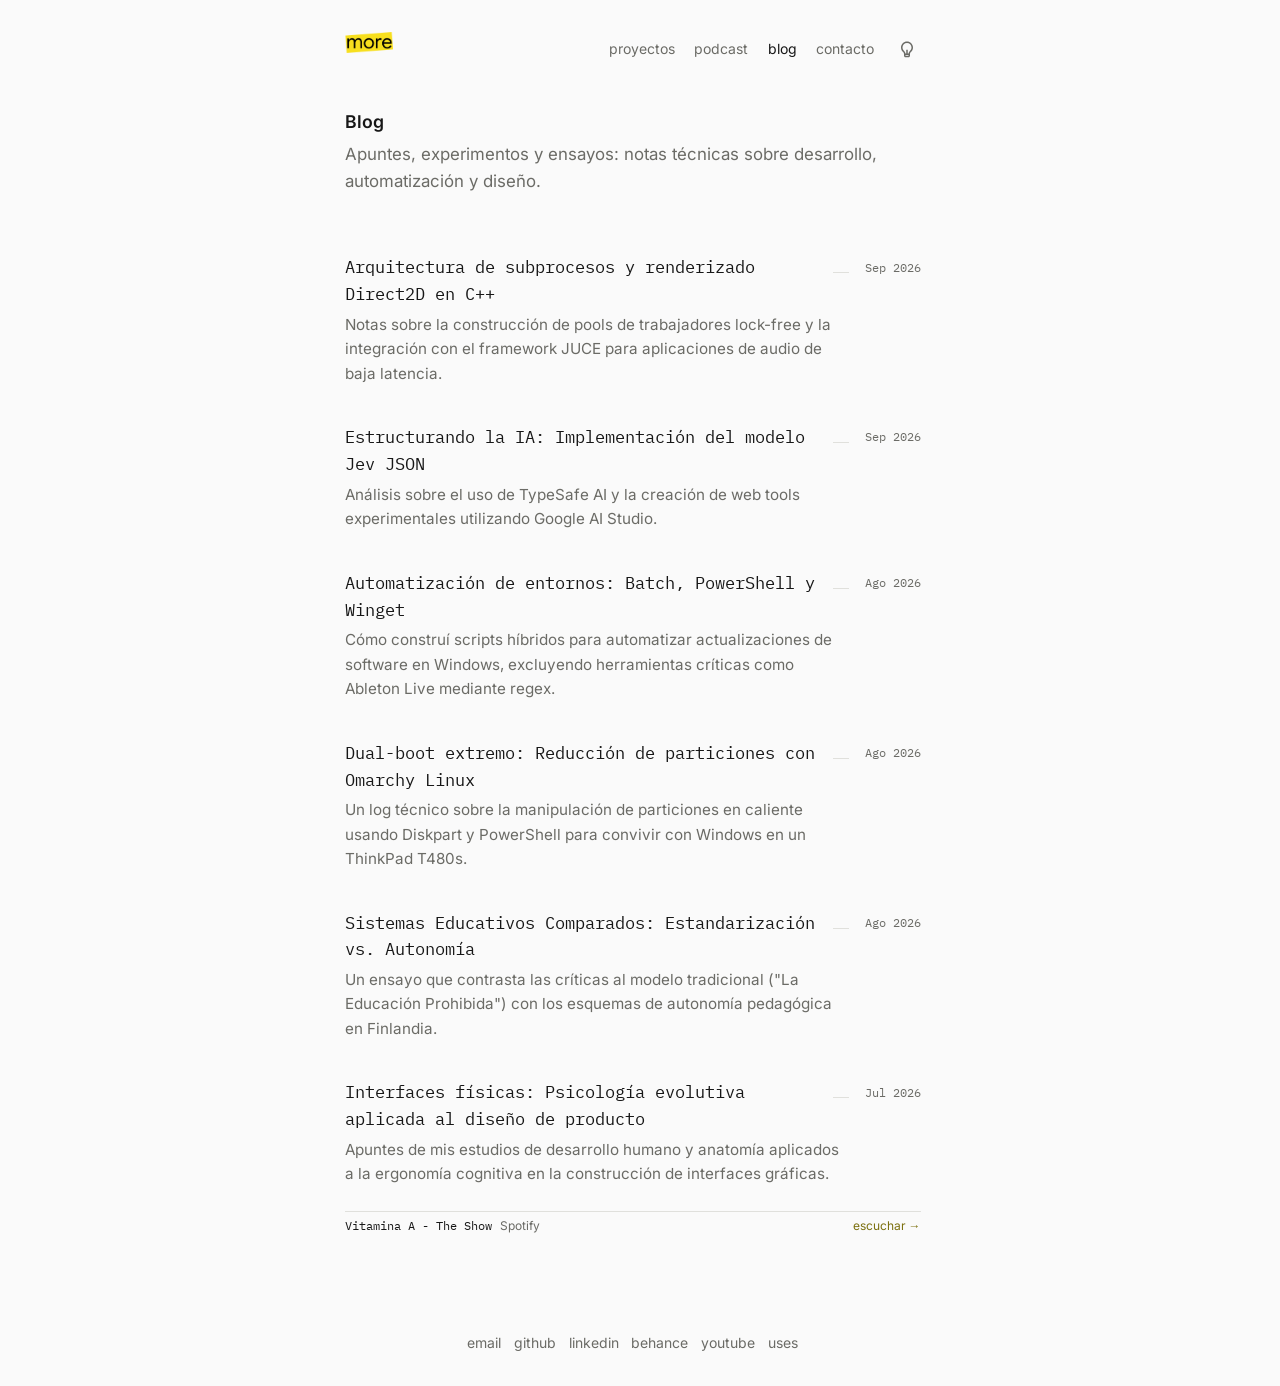
==== commit 2d31f0c0: "estilo: logo por tema, sangria unificada y podcast-bar alineada" ====
--- a/blog.html
+++ b/blog.html
@@ -95,11 +95,11 @@
         </section>
     </main>
 
-            <div class="podcast-bar">
-            <span class="podcast-bar__title">Vitamina A - The Show</span>
-            <span class="podcast-bar__meta">Spotify</span>
-            <a class="podcast-bar__cta" href="https://open.spotify.com/show/3NXVANQZm2sh5C669LGWs9" target="_blank" rel="noopener noreferrer">escuchar &rarr;</a>
-        </div>
+    <div class="podcast-bar">
+        <span class="podcast-bar__title">Vitamina A - The Show</span>
+        <span class="podcast-bar__meta">Spotify</span>
+        <a class="podcast-bar__cta" href="https://open.spotify.com/show/3NXVANQZm2sh5C669LGWs9" target="_blank" rel="noopener noreferrer">escuchar &rarr;</a>
+    </div>
 
     <footer class="site-footer">
         <nav class="site-footer__links" aria-label="Enlaces del pie">
--- a/assets/css/main.css
+++ b/assets/css/main.css
@@ -1,5 +1,3 @@
-
-
 @font-face {
     font-family: "Inter";
     font-style: normal;
@@ -36,24 +34,23 @@
     unicode-range: U+0000-00FF, U+0131, U+0152-0153, U+02BB-02BC, U+02C6, U+02DA, U+02DC, U+0304, U+0308, U+0329, U+2000-206F, U+20AC, U+2122, U+2191, U+2193, U+2212, U+2215, U+FEFF, U+FFFD;
 }
 
-
 :root {
     color-scheme: light;
 
     --color-bg: #fafafa;
     --color-bg: light-dark(#fafafa, #0a0a0a);
     --color-text: #171717;
---color-text: light-dark(#171717, #e6e6e3);
+    --color-text: light-dark(#171717, #e6e6e3);
     --color-muted: #6b6b66;
---color-muted: light-dark(#6b6b66, #8a8a85);
+    --color-muted: light-dark(#6b6b66, #8a8a85);
     --color-surface: #f0f0f0;
---color-surface: light-dark(#f0f0f0, #171717);
+    --color-surface: light-dark(#f0f0f0, #171717);
     --color-accent: #7c700f;
---color-accent: light-dark(#7c700f, #f7df1e);
+    --color-accent: light-dark(#7c700f, #f7df1e);
     --color-line: #e0e0dc;
     --color-line: light-dark(#e0e0dc, #2a2a2a);
     --color-code-dark: #151515;
---code-text: #e5e4e7;
+    --code-text: #e5e4e7;
     --text-ink-soft: color-mix(in srgb, var(--color-text) 80%, var(--color-bg));
 
     --font-sans: "Inter", -apple-system, BlinkMacSystemFont, "Segoe UI", Roboto, Helvetica, Arial, sans-serif;
@@ -61,17 +58,17 @@
     --weight-regular: 400;
     --weight-medium: 500;
     --weight-semibold: 600;
---text-body: 0.9375rem;
+    --text-body: 0.9375rem;
     --text-2xs: 0.75rem;
     --text-xs: 0.85rem;
---text-sm: 0.875rem;
+    --text-sm: 0.875rem;
     --text-base: 0.95rem;
     --text-md: 1.05rem;
     --text-lg: 1.1rem;
---text-2xl: 1.875rem;
---text-prose: 1.0625rem;
+    --text-2xl: 1.875rem;
+    --text-prose: 1.0625rem;
     --leading: 1.6;
---leading-prose: 1.8;
+    --leading-prose: 1.8;
 
     --space-3xs: 0.2rem;
     --space-2xs: 0.3rem;
@@ -88,7 +85,7 @@
 
     --reading-measure: 576px;
     --reading-measure-wide: 672px;
---page-pad-y: 6rem;
+    --page-pad-y: 6rem;
     --gutter: 1.5rem;
 
     --screen-pad-y: clamp(0.75rem, 3.4vh, 2.4rem);
@@ -103,7 +100,7 @@
     --screen-row-pad: clamp(0.12rem, 0.56vh, 0.46rem);
     --radius-sm: 4px;
     --radius-lg: 0.5rem;
---space-prose: 1.35rem;
+    --space-prose: 1.35rem;
 
     --transition-color: color 161ms ease-in-out;
     --transition-knob: transform 161ms ease-in-out, background-color 161ms ease-in-out;
@@ -136,7 +133,6 @@
     animation: fade-in-down 161ms ease-in-out both;
 }
 
-
 *,
 *::before,
 *::after {
@@ -159,11 +155,10 @@
     height: auto;
 }
 
-
 body {
     max-width: calc(var(--reading-measure) + (2 * var(--gutter)));
     margin: 0 auto;
-padding: var(--page-pad-y) var(--gutter);
+    padding: var(--page-pad-y) var(--gutter);
 
     font-family: var(--font-sans);
     font-size: var(--text-body);
@@ -231,20 +226,20 @@
 h3 {
     font-weight: var(--weight-semibold);
     margin: 0 0 var(--space-lg);
-text-wrap: balance;
+    text-wrap: balance;
 }
 
 .article__title {
     margin: 0 0 var(--space-md);
     font-size: var(--text-2xl);
     font-weight: var(--weight-semibold);
-line-height: 1.25;
-letter-spacing: -0.025em;
+    line-height: 1.25;
+    letter-spacing: -0.025em;
 }
 
 .article__standfirst {
     margin: 0;
-line-height: 1.625;
+    line-height: 1.625;
     color: var(--color-muted);
 }
 
@@ -331,8 +326,6 @@
     border-radius: 0;
 }
 
-
-
 .site-header {
     display: flex;
     justify-content: space-between;
@@ -350,23 +343,22 @@
 .site-title a {
     color: var(--color-text);
     border-bottom: none;
-}
-
-.site-title a {
     display: inline-flex;
     align-items: center;
 }
 
 .site-title__mark {
     display: block;
-    height: 1.2rem;
+    height: 1.35rem;
     width: auto;
-    aspect-ratio: 1268 / 170;
-    background: url("../icons/aw-logo.svg") center / contain no-repeat;
+    aspect-ratio: 245 / 108;
+    background: url("../icons/aw-logo.png") center / contain no-repeat;
 }
 
 :root[data-theme="dark"] .site-title__mark {
-    background-image: url("../icons/aw-logo-dark.svg");
+    height: 1.05rem;
+    aspect-ratio: 815 / 108;
+    background-image: url("../icons/aw-logo-dark.png");
 }
 
 .site-nav {
@@ -390,8 +382,6 @@
     color: var(--color-accent);
 }
 
-
-
 .site-header__actions {
     display: flex;
     align-items: center;
@@ -400,7 +390,7 @@
 }
 
 .theme-switch {
-display: none;
+    display: none;
     align-items: center;
     padding: var(--space-2xs);
     color: var(--color-muted);
@@ -432,7 +422,6 @@
     transform: rotate(-18deg);
 }
 
-
 body:not(.is-single-screen) {
     padding-top: var(--space-3xl);
     padding-bottom: var(--space-3xl);
@@ -461,7 +450,6 @@
     margin: 0 0 var(--space-4xl);
     line-height: var(--leading);
 }
-
 
 .entry {
     display: flex;
@@ -551,7 +539,6 @@
     margin-top: 0;
 }
 
-
 .tags {
     display: flex;
     flex-wrap: wrap;
@@ -563,7 +550,6 @@
     font-size: var(--text-2xs);
     color: var(--color-muted);
 }
-
 
 .project {
     margin-bottom: var(--space-3xl);
@@ -693,13 +679,12 @@
     color: var(--color-accent);
 }
 
-
 .article__context {
     display: flex;
     align-items: center;
     justify-content: space-between;
     gap: var(--space-lg);
-margin-bottom: var(--space-4xl);
+    margin-bottom: var(--space-4xl);
     font-size: var(--text-sm);
     color: var(--color-muted);
 }
@@ -721,7 +706,7 @@
 }
 
 .article__header {
-margin-bottom: var(--space-7xl);
+    margin-bottom: var(--space-7xl);
 }
 
 .article__back {
@@ -731,7 +716,6 @@
     border-bottom: none;
 }
 
-
 .site-footer a {
     color: var(--color-muted);
     border-bottom: none;
@@ -749,12 +733,10 @@
     color: var(--color-muted);
 }
 
-
 .section-more {
     margin: var(--space-3xl) 0 0;
     font-size: var(--text-base);
 }
-
 
 .credentials {
     margin: 0;
@@ -767,7 +749,6 @@
 .credentials li {
     margin-bottom: var(--space-3xs);
 }
-
 
 .reading-progress {
     position: fixed;
@@ -781,7 +762,6 @@
     transform-origin: 0%;
 }
 
-
 .visually-hidden {
     position: absolute;
     width: 1px;
@@ -794,9 +774,6 @@
     clip-path: inset(50%);
 }
 
-
-
-
 .hero {
     margin-bottom: var(--space-3xl);
 }
@@ -829,7 +806,6 @@
     text-decoration-color: var(--color-accent);
 }
 
-
 .row-list {
     margin: 0;
     padding: 0;
@@ -863,7 +839,6 @@
     background-color: var(--color-line);
 }
 
-
 .row__title:hover {
     color: var(--color-accent);
 }
@@ -878,7 +853,6 @@
     white-space: nowrap;
     text-align: right;
 }
-
 
 .site-footer {
     display: flex;
@@ -910,7 +884,7 @@
 
 @media (max-width: 550px) {
     body {
-padding: var(--space-7xl) var(--gutter);
+        padding: var(--space-7xl) var(--gutter);
     }
 
     .entry {
@@ -952,7 +926,6 @@
         gap: var(--space-md);
     }
 }
-
 
 body.is-single-screen {
     min-height: 100vh;
